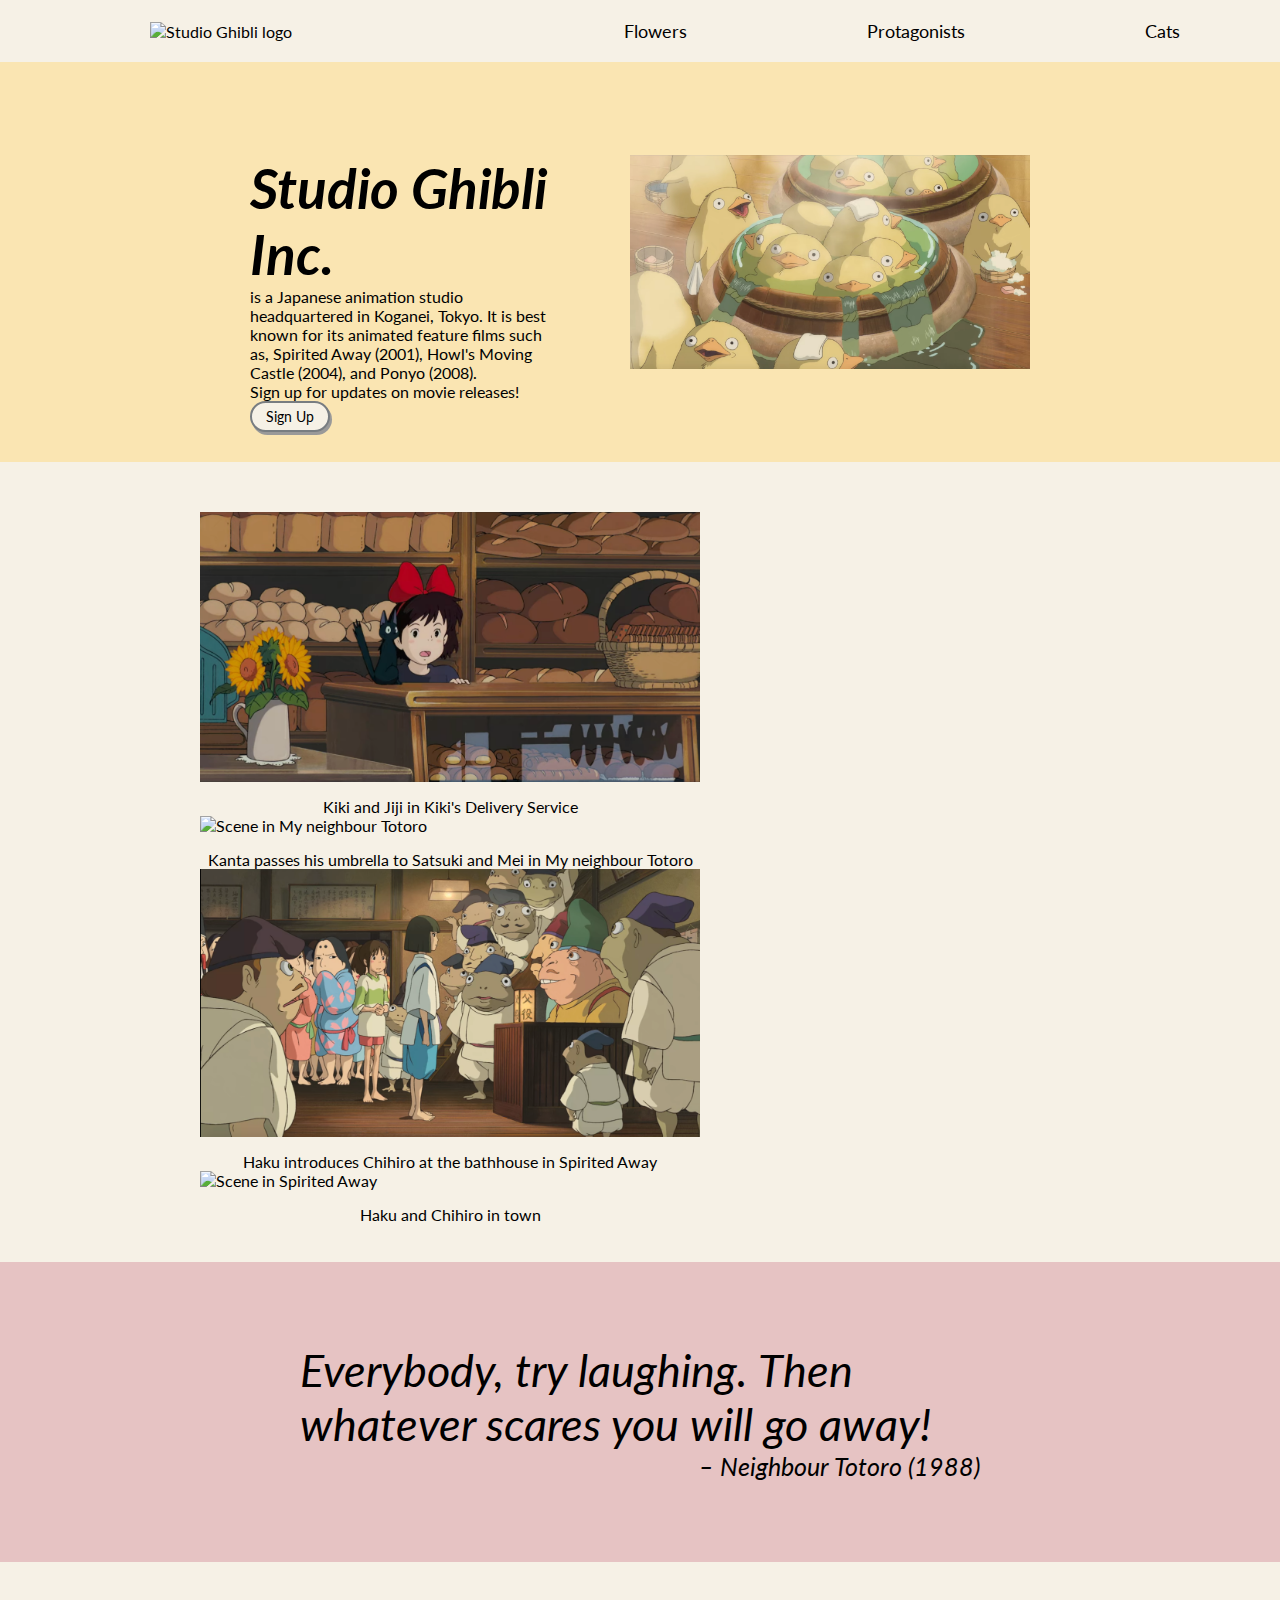
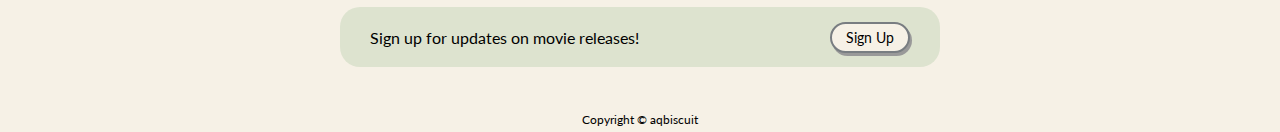
==== index.html @ de0f0c71 "Main page completed." ====
<!DOCTYPE html>
<html lang="en">
<head>
    <meta charset="UTF-8">
    <meta http-equiv="X-UA-Compatible" content="IE=edge">
    <meta name="viewport" content="width=device-width, initial-scale=1.0">
    <title>Studio Ghibli</title>
    <link rel="stylesheet" href="styles.css"/>
    <link href="https://fonts.googleapis.com/css2?family=Lato&display=swap" rel="stylesheet">
</head>
<body>
    <header>
        <a href="index.html">
            <img src="images/logo.png" alt="Studio Ghibli logo"/>
        </a>
        <nav>
            <ul>
                <li><a href='flowers.html'>Flowers</a></li>
                <li><a href='protagonists.html'>Protagonists</a></li>
                <li><a href='cats.html'>Cats</a></li>
            </ul>
        </nav>
    </header>

    <div class="description-header">
        <div class="content">
            <h3 class="title"><em>Studio Ghibli Inc.</em></h3>
            <p class="comment">is a Japanese animation studio headquartered in Koganei, Tokyo. It is best known for its animated feature films such as, Spirited Away (2001), Howl's Moving Castle (2004), and Ponyo (2008).</p>
            <p>Sign up for updates on movie releases!</p>
            <a href="signup.html" class="button">Sign Up</a>
        </div>
        <img src="Images/moments_3.png" alt="Ducks at Hot Spa in Spirited Away"/>
    </div>

    <div class="gallery">
        <div class="image-one">
            <img src="Images/moments_1.png" alt="Scene in Kiki's Delivery Service"/>
            <p>Kiki and Jiji in Kiki's Delivery Service</p>
        </div>
        <div class="image-two">
            <img src="Images/moments_2.png" alt="Scene in My neighbour Totoro"/>
            <p>Kanta passes his umbrella to Satsuki and Mei in My neighbour Totoro</p>
        </div>
        <div class="image-three">
            <img src="Images/moments_4.png" alt="Scene in Spirited Away"/>
            <p>Haku introduces Chihiro at the bathhouse in Spirited Away</p>
        </div>
        <div class="image-four">
            <img src="Images/moments_5.png" alt="Scene in Spirited Away"/>
            <p>Haku and Chihiro in town</p>
        </div>
    </div>

    <div class="quote">
        <p><em>Everybody, try laughing. Then whatever scares you will go away!</em></p>
        <p><em>&#8211 Neighbour Totoro (1988)</em></p>
    </div>

    <footer>
        <div class="signup-section">
            <div class="content">
                <p>Sign up for updates on movie releases!</p>
                <a href="signup.html" class="button">Sign Up</a>
            </div>
        </div>

        <div class="copyright-section">
            <p>Copyright © aqbiscuit</p>
        </div>
    </footer>

</body>
</html>
---- styles.css ----
* {
    margin: 0;
    padding: 0;
    box-sizing: border-box;
}

body {
    font-family: 'Lato', sans-serif;
}

header {
    display: flex;
    justify-content: space-between;
    align-items: center;
    padding: 20px 100px;
    background-color: #f6f1e6;
}

header img {
    width: 120px;
    height: auto;
    margin-left: 50px;
}

header ul {
    display: flex;
    justify-content: flex-end;
}

header li {
    list-style-type: none;
    margin-left: 180px;
    font-size: 18px;
}

header a:link {
    color: black;
    text-decoration: none;
}

header a:visited {
    color: black;
}

header a:hover {
    color: #624a37;
    text-decoration: none;
}

header a:active {
    color: #624a37;
}

.description-header {
    display: flex;
    justify-content: space-between;
    align-items: flex-start;
    height: 400px;
    padding: 92.58px 250px;
    background-color: #fae5b2;
}

.description-header img {
    width: 400px;
    height: auto;
}

.description-header .content {
    display: flex;
    height: 214.84px;
    padding-right: 80px;
    flex-direction: column;
    justify-content: space-between;
}

.description-header h3 {
    font-size: 55px;
}

.description-header p {
    font-size: 16px; 
}

.description-header .button {
    background-color: #f6f1e6;
    font-size: 14px;
    text-align: center;
    padding: 5px 10px;
    border-radius: 16px;
    border: 2px solid #787d81;
    width: 80px;
    box-shadow: 2px 3px #999;
}

.description-header .button:link {
    color: black;
    text-decoration: none;
}

.description-header .button:visited {
    color: black;
}

.description-header .button:hover {
    color: black;
    background-color: #e3ded2;
}

.description-header .button:active {
    color: black;
    background-color: #e3ded2;
    box-shadow: 1px 2px #666;
    transform: translateY(1px)
}

.gallery {
    display: flex;
    background-color: #f6f1e6;
    flex-wrap: wrap;
    justify-content: space-between;
    align-items: center;
    height: 800px;
    padding: 50px 200px;
}

.gallery div {
    display: flex;
    flex-direction: column;
    align-items: center;
}

.gallery img {
    width: 500px;
    height: auto;
    margin-bottom: 15px;
}

.quote {
    height: 300px;
    background-color: #e6c3c3;
    display: flex;
    flex-direction: column;
    padding: 50px 300px;
    justify-content: center;
}

.quote p:first-of-type {
    display: block;
    font-size: 45px;
}

.quote p:last-of-type {
    display: block;
    font-size: 25px;
    text-align: right;
}

.signup-section {
    height: 150px;
    background-color: #f6f1e6;
    display: flex;
    justify-content: center;
    align-items: center;
}

.signup-section .content {
    display: flex;
    justify-content: space-between;
    align-items: center;
    width: 600px;
    height: 60px;
    background-color: #dde3cf;
    padding: 5px 30px;
    border-radius: 20px;
}

.signup-section .button {
    background-color: #f6f1e6;
    font-size: 14px;
    text-align: center;
    padding: 5px 10px;
    border-radius: 16px;
    border: 2px solid #787d81;
    width: 80px;
    box-shadow: 2px 3px #999;
}

.signup-section .button:link {
    color: black;
    text-decoration: none;
}

.signup-section .button:visited {
    color: black;
}

.signup-section .button:hover {
    color: black;
    background-color: #e3ded2;
}

.signup-section .button:active {
    color: black;
    background-color: #e3ded2;
    box-shadow: 1px 2px #666;
    transform: translateY(1px)
}

.copyright-section {
    height: 20px;
    background-color: #f6f1e6;
}

.copyright-section p {
    font-size: 12px;
    text-align: center;
}
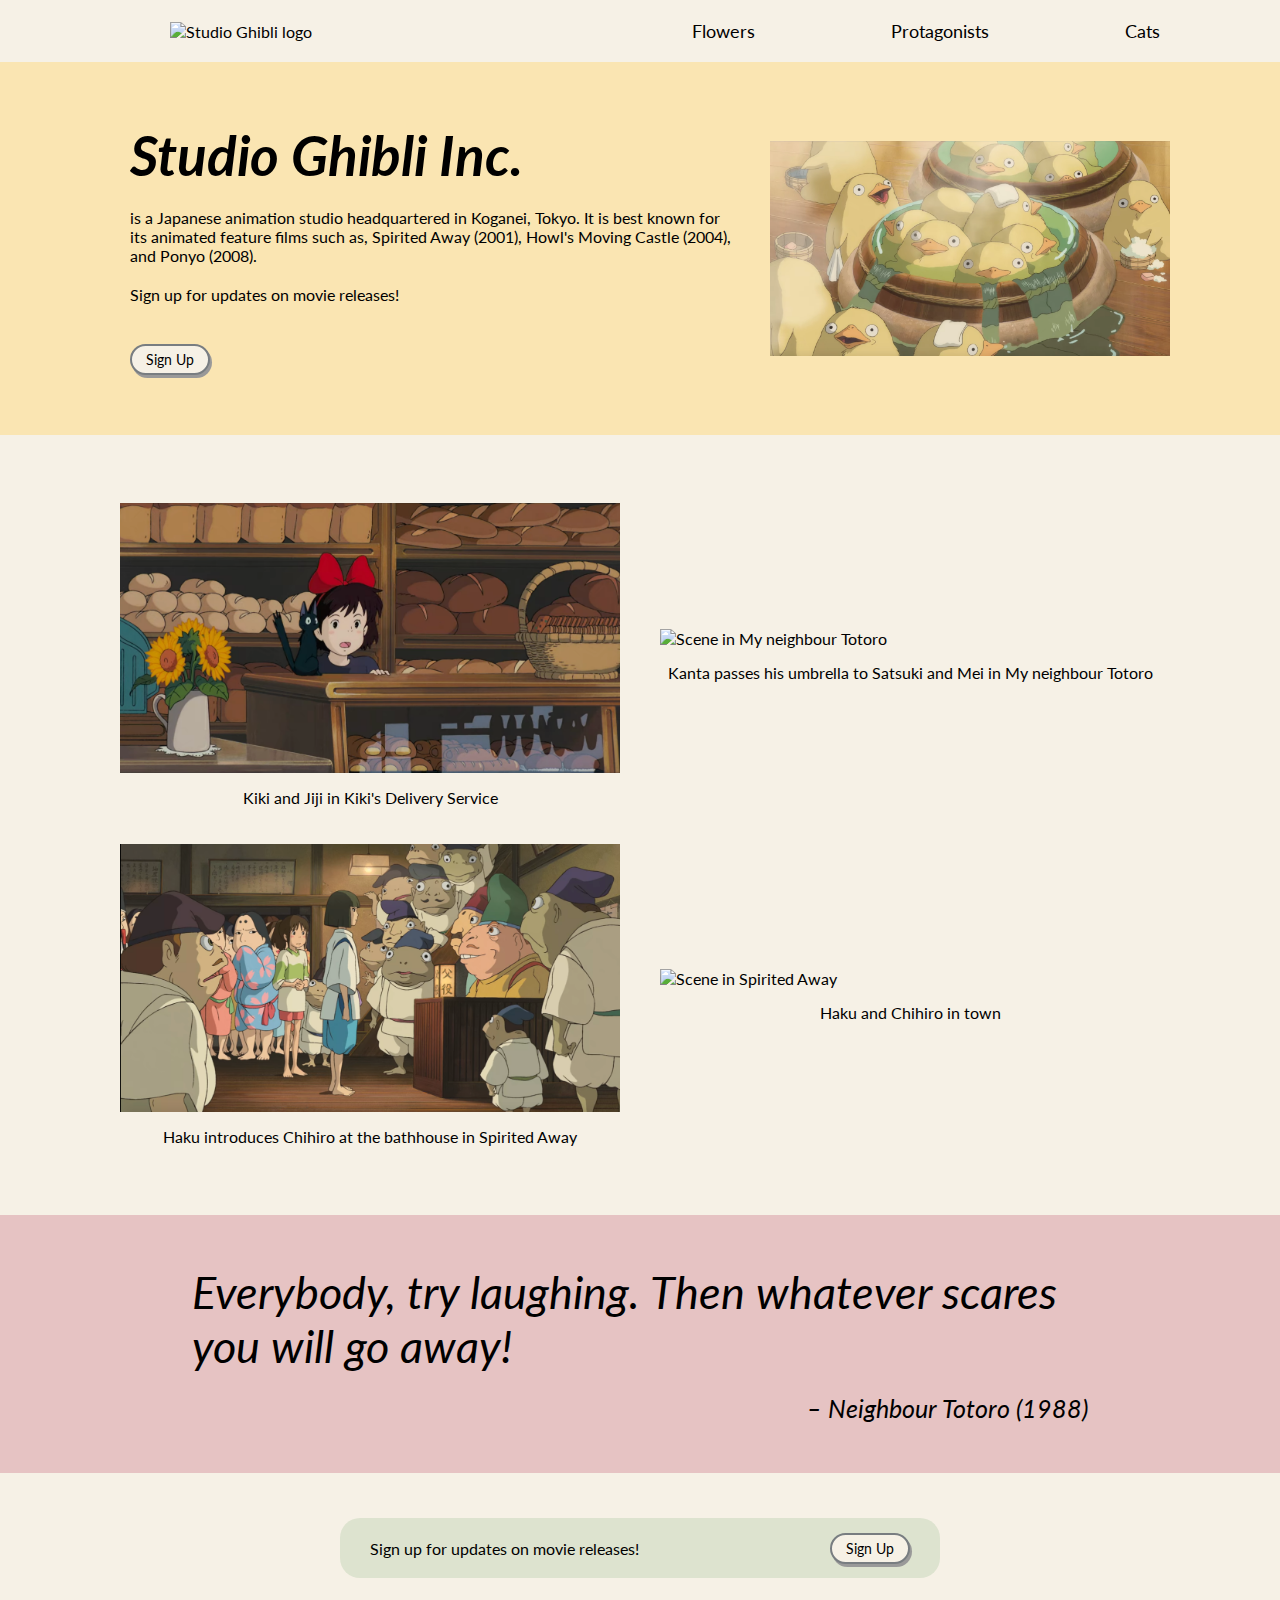
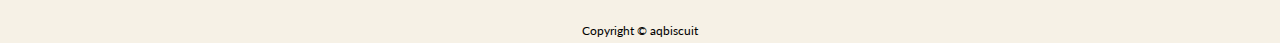
==== commit 5878e953: "Updated main page to display well on tablets and widescreen monitors." ====
--- a/index.html
+++ b/index.html
@@ -9,6 +9,7 @@
     <link href="https://fonts.googleapis.com/css2?family=Lato&display=swap" rel="stylesheet">
 </head>
 <body>
+<page>
     <header>
         <a href="index.html">
             <img src="images/logo.png" alt="Studio Ghibli logo"/>
@@ -23,6 +24,7 @@
     </header>
 
     <div class="description-header">
+        <div class="box">
         <div class="content">
             <h3 class="title"><em>Studio Ghibli Inc.</em></h3>
             <p class="comment">is a Japanese animation studio headquartered in Koganei, Tokyo. It is best known for its animated feature films such as, Spirited Away (2001), Howl's Moving Castle (2004), and Ponyo (2008).</p>
@@ -30,6 +32,7 @@
             <a href="signup.html" class="button">Sign Up</a>
         </div>
         <img src="Images/moments_3.png" alt="Ducks at Hot Spa in Spirited Away"/>
+        </div>
     </div>
 
     <div class="gallery">
@@ -52,8 +55,10 @@
     </div>
 
     <div class="quote">
-        <p><em>Everybody, try laughing. Then whatever scares you will go away!</em></p>
-        <p><em>&#8211 Neighbour Totoro (1988)</em></p>
+        <div class="content">
+            <p><em>Everybody, try laughing. Then whatever scares you will go away!</em></p>
+            <p><em>&#8211 Neighbour Totoro (1988)</em></p>
+        </div>
     </div>
 
     <footer>
@@ -68,6 +73,6 @@
             <p>Copyright © aqbiscuit</p>
         </div>
     </footer>
-
+</page>
 </body>
 </html>--- a/styles.css
+++ b/styles.css
@@ -4,6 +4,11 @@
     box-sizing: border-box;
 }
 
+.page {
+    display: flex;
+    flex-wrap: wrap;
+}
+
 body {
     font-family: 'Lato', sans-serif;
 }
@@ -12,8 +17,9 @@
     display: flex;
     justify-content: space-between;
     align-items: center;
-    padding: 20px 100px;
-    background-color: #f6f1e6;
+    padding: 20px 120px;
+    background-color: #f6f1e6;
+    width: 100%;
 }
 
 header img {
@@ -22,14 +28,17 @@
     margin-left: 50px;
 }
 
+header nav {
+    width: 45%;
+}
+
 header ul {
     display: flex;
-    justify-content: flex-end;
+    justify-content: space-between;
 }
 
 header li {
     list-style-type: none;
-    margin-left: 180px;
     font-size: 18px;
 }
 
@@ -53,11 +62,19 @@
 
 .description-header {
     display: flex;
-    justify-content: space-between;
-    align-items: flex-start;
-    height: 400px;
-    padding: 92.58px 250px;
+    justify-content: center;
+    align-items: center;
     background-color: #fae5b2;
+}
+
+.description-header .box {
+    display: flex;
+    justify-content: space-around;
+    align-items: center;
+    flex-wrap: wrap-reverse;
+    width: 95%;
+    margin: 50px 0;
+    padding: 0 70px;
 }
 
 .description-header img {
@@ -67,18 +84,23 @@
 
 .description-header .content {
     display: flex;
-    height: 214.84px;
-    padding-right: 80px;
     flex-direction: column;
     justify-content: space-between;
+    align-items: flex-start;
+    flex-wrap: wrap;
+    width: 60%;
+    height: auto;
+    padding: 10px 20px;
 }
 
 .description-header h3 {
     font-size: 55px;
+    margin-bottom: 20px;
 }
 
 .description-header p {
-    font-size: 16px; 
+    font-size: 16px;
+    margin-bottom: 20px;
 }
 
 .description-header .button {
@@ -90,6 +112,7 @@
     border: 2px solid #787d81;
     width: 80px;
     box-shadow: 2px 3px #999;
+    margin-top: 20px;
 }
 
 .description-header .button:link {
@@ -115,18 +138,21 @@
 
 .gallery {
     display: flex;
-    background-color: #f6f1e6;
+    justify-content: center;
+    align-items: center;
     flex-wrap: wrap;
-    justify-content: space-between;
-    align-items: center;
-    height: 800px;
-    padding: 50px 200px;
+    padding: 50px 100px;
+    background-color: #f6f1e6;
 }
 
 .gallery div {
     display: flex;
     flex-direction: column;
-    align-items: center;
+    justify-content: center;
+    align-items: center;
+    width: 50%;
+    min-width: 500px;
+    height: 340px;
 }
 
 .gallery img {
@@ -136,12 +162,17 @@
 }
 
 .quote {
-    height: 300px;
+    display: flex;
+    justify-content: center;
+    align-items: center;
     background-color: #e6c3c3;
+    padding: 50px 0;
+}
+
+.quote .content {
     display: flex;
     flex-direction: column;
-    padding: 50px 300px;
-    justify-content: center;
+    width: 70%;
 }
 
 .quote p:first-of-type {
@@ -153,6 +184,7 @@
     display: block;
     font-size: 25px;
     text-align: right;
+    padding-top: 20px;
 }
 
 .signup-section {
@@ -214,4 +246,32 @@
 .copyright-section p {
     font-size: 12px;
     text-align: center;
+}
+
+@media only screen and (min-width: 401px) and (max-width: 960px) {
+    header {
+        display: flex;
+        flex-wrap: wrap;
+        flex-direction: column;
+        align-items: center;
+        justify-content: center;
+    }
+
+    header nav {
+        width: 400px;
+        padding-top: 15px;
+    }
+
+    .description-header .content {
+        width: 90%;
+        margin-top: 10px;
+    }
+}
+
+@media only screen and (min-width: 961px) {
+    .page {
+        width: 960px;
+        margin: 0 auto;
+    }
+
 }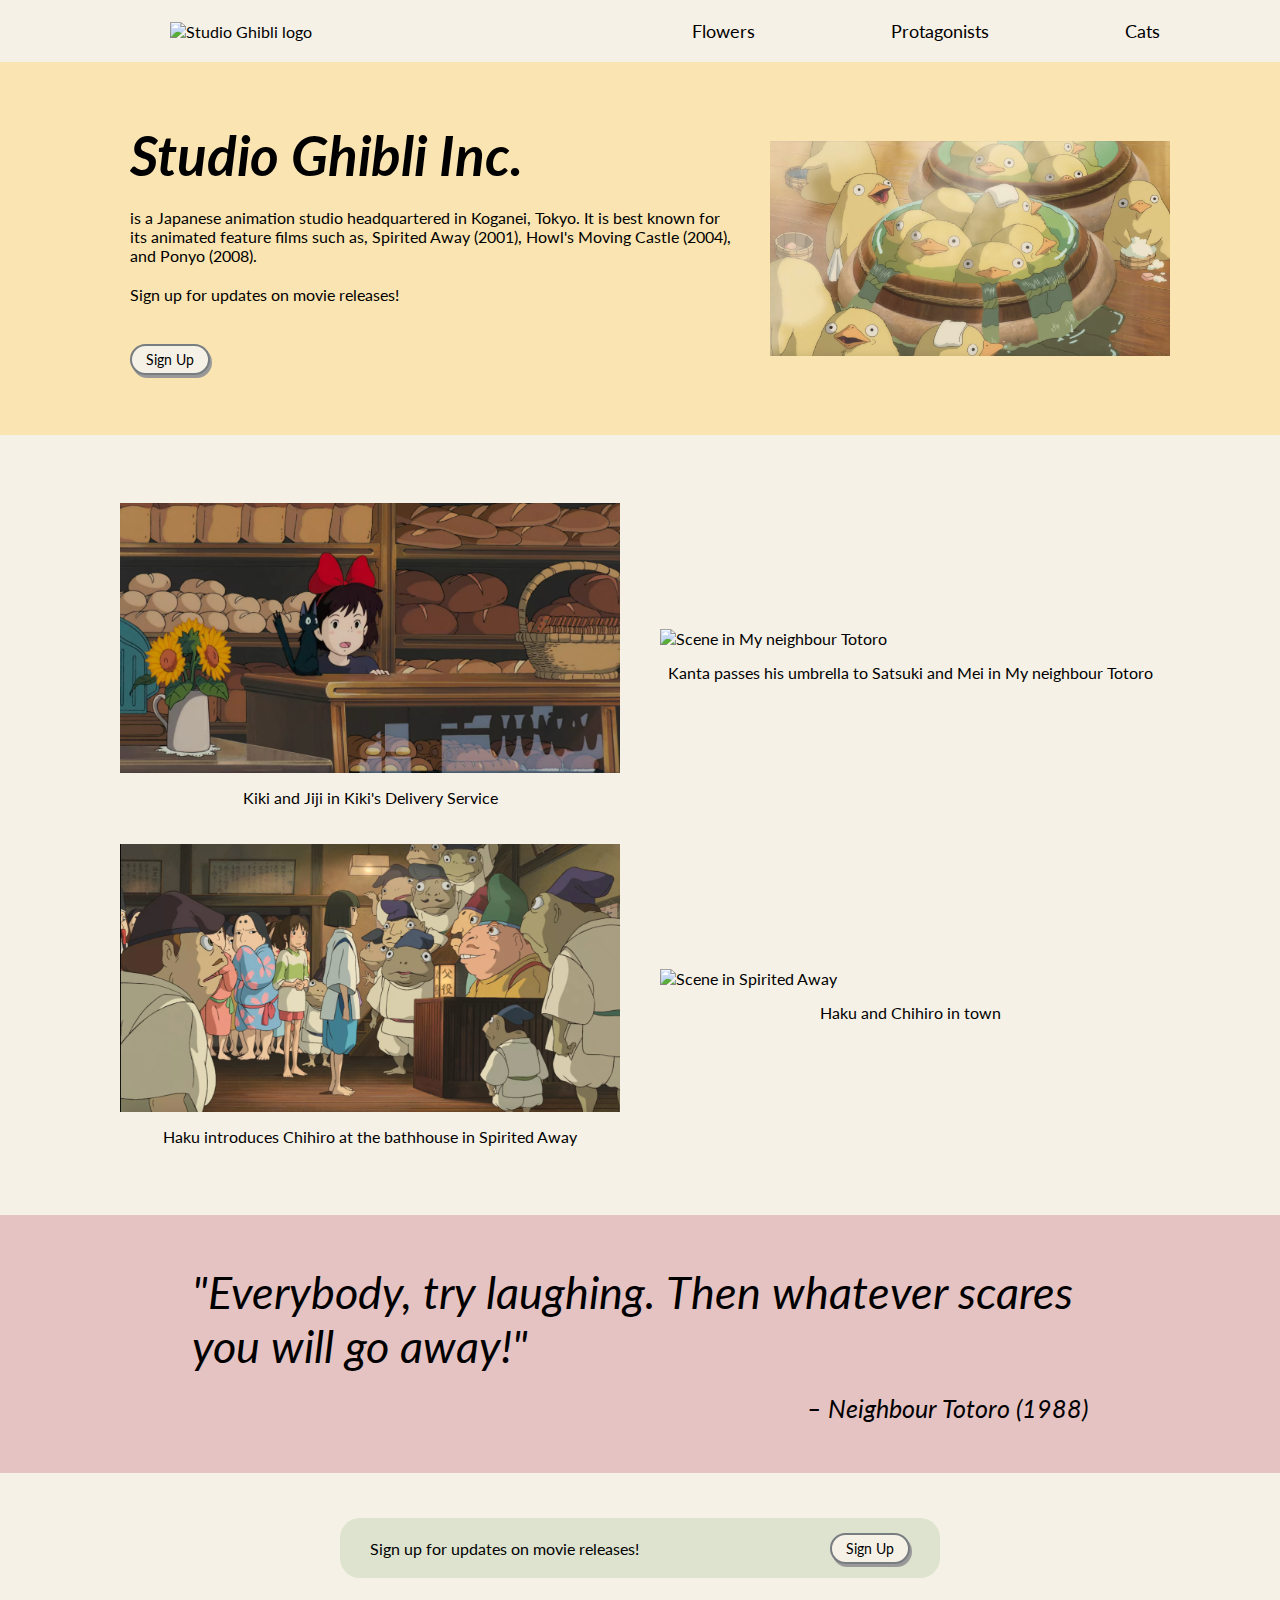
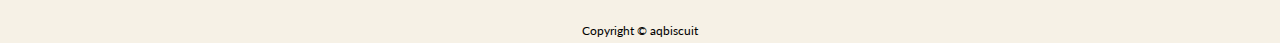
==== commit ca0b8516: "Flowers page completed." ====
--- a/index.html
+++ b/index.html
@@ -56,7 +56,7 @@
 
     <div class="quote">
         <div class="content">
-            <p><em>Everybody, try laughing. Then whatever scares you will go away!</em></p>
+            <p><em>"Everybody, try laughing. Then whatever scares you will go away!"</em></p>
             <p><em>&#8211 Neighbour Totoro (1988)</em></p>
         </div>
     </div>
